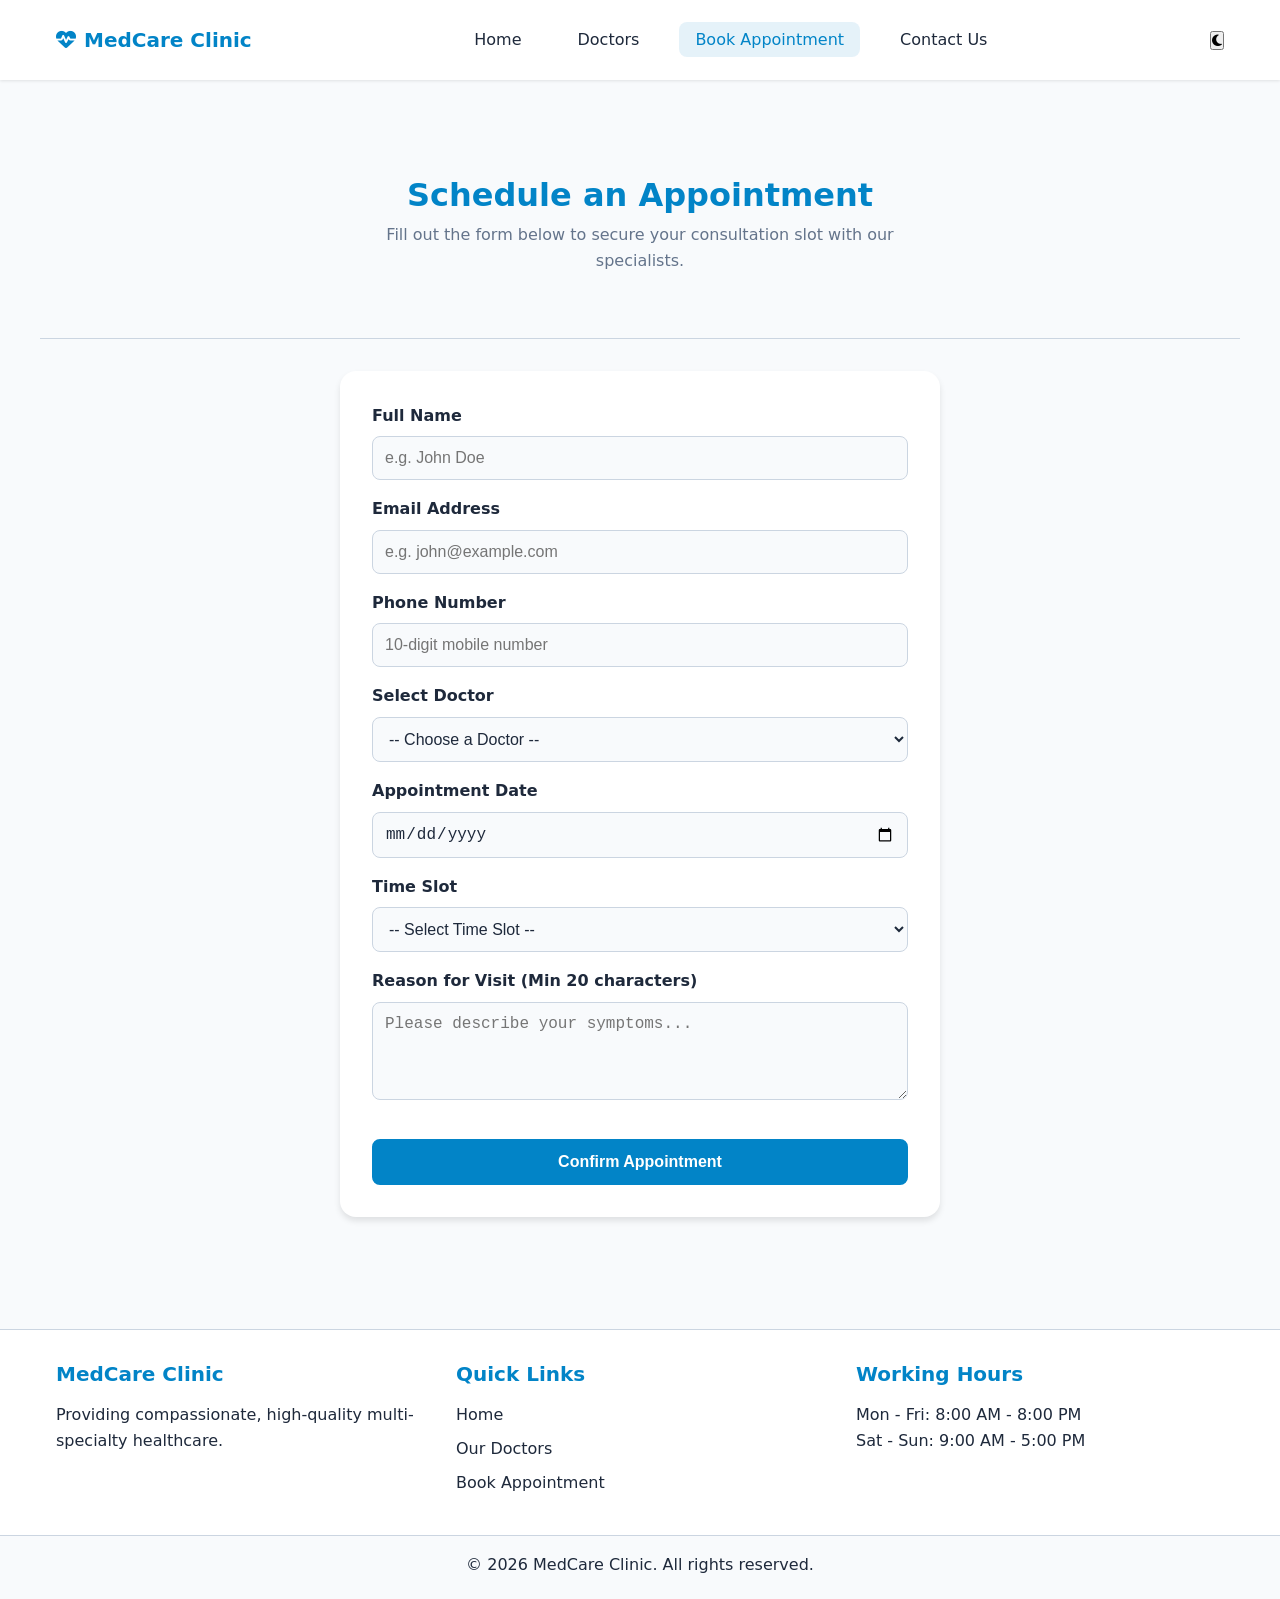
==== pages/bookAppointment.html @ 10526641 "initial commit" ====
<!DOCTYPE html>
<html lang="en">
<head>
  <meta charset="UTF-8">
  <meta name="viewport" content="width=device-width, initial-scale=1.0">
  <title>Book Appointment - MedCare Clinic</title>
  
  <link rel="stylesheet" href="https://cdnjs.cloudflare.com/ajax/libs/font-awesome/6.4.0/css/all.min.css">
  <link rel="stylesheet" href="../css/main.css">
</head>
<body>
  
  <!-- Accessibility feature: Skip to content -->
 

  <!-- HEADER START -->
  <header>
    <div class="container nav-container">
      <a href="index.html" class="logo">
        <i class="fas fa-heartbeat" aria-hidden="true"></i> MedCare Clinic
      </a>
      
      <!-- Mobile Hamburger Menu (Checkbox Hack Target) -->
      <button class="hamburger" aria-label="Toggle navigation menu" aria-expanded="false">
        <i class="fas fa-bars" aria-hidden="true"></i>
      </button>

      <ul class="nav-menu">
        <li><a href="index.html" class="nav-link">Home</a></li>
        <li><a href="doctors.html" class="nav-link">Doctors</a></li>
        <li><a href="bookAppointment.html" class="nav-link active">Book Appointment</a></li>
        <li><a href="contactUs.html" class="nav-link">Contact Us</a></li>
      </ul>

      <div class="nav-actions">
        <!-- Light/Dark Mode Toggle -->
        <button class="theme-toggle" aria-label="Toggle dark and light mode">
          <i class="fas fa-moon" aria-hidden="true"></i>
        </button>
      </div>
    </div>
  </header>
  <!-- HEADER END -->

  <!-- MAIN CONTENT -->
  <main id="main-content" class="container section-padding">
    
    <div class="page-header">
      <h1 class="section-title">Schedule an Appointment</h1>
      <p class="section-subtitle">Fill out the form below to secure your consultation slot with our specialists.</p>
    </div>
    <div class="form-container">
      <!-- Notice the 'novalidate' attribute! -->
      <form id="appointmentForm" novalidate>
        
        <div class="form-group">
          <label for="fullName">Full Name</label>
          <input type="text" id="fullName" name="fullName" class="form-control" required minlength="3" placeholder="e.g. John Doe">
          <span class="error-msg">Please enter a valid full name (at least 3 characters).</span>
        </div>

        <div class="form-group">
          <label for="email">Email Address</label>
          <input type="email" id="email" name="email" class="form-control" required placeholder="e.g. john@example.com">
          <span class="error-msg">Please enter a valid email address.</span>
        </div>

        <div class="form-group">
          <label for="phone">Phone Number</label>
          <!-- The pattern attribute uses regular expressions to enforce exactly 10 digits -->
          <input type="tel" id="phone" name="phone" class="form-control" required pattern="[0-9]{10}" placeholder="10-digit mobile number">
          <span class="error-msg">Please enter a valid 10-digit phone number.</span>
        </div>

        <div class="form-group">
          <label for="doctorSelect">Select Doctor</label>
          <!-- This starts empty! Our JavaScript will automatically fill this with our 12 doctors later -->
          <select id="doctorSelect" name="doctor" class="form-control" required>
            <option value="">-- Choose a Doctor --</option>
          </select>
          <span class="error-msg">Please select a doctor.</span>
        </div>

        <div class="form-group">
          <label for="date">Appointment Date</label>
          <input type="date" id="date" name="date" class="form-control" required>
          <span class="error-msg">Please select a valid date.</span>
        </div>

        <div class="form-group">
          <label for="timeSlot">Time Slot</label>
          <select id="timeSlot" name="timeSlot" class="form-control" required>
            <option value="">-- Select Time Slot --</option>
            <option value="09:00 AM">09:00 AM - 10:00 AM</option>
            <option value="10:30 AM">10:30 AM - 11:30 AM</option>
            <option value="02:00 PM">02:00 PM - 03:00 PM</option>
            <option value="04:30 PM">04:30 PM - 05:30 PM</option>
          </select>
          <span class="error-msg">Please select a time slot.</span>
        </div>

        <div class="form-group">
          <label for="reason">Reason for Visit (Min 20 characters)</label>
          <textarea id="reason" name="reason" class="form-control" rows="4" required minlength="20" placeholder="Please describe your symptoms..."></textarea>
          <span class="error-msg">Reason must be at least 20 characters long.</span>
        </div>

        <button type="submit" class="btn btn-primary form-submit-btn">Confirm Appointment</button>
      </form>
    </div>

    <!-- Custom Success Modal (Hidden by default, triggered by JavaScript on success) -->
    <div id="successModal" class="modal-overlay">
      <div class="modal-content">
        <div class="modal-icon"><i class="fas fa-check-circle" aria-hidden="true"></i></div>
        <h2>Appointment Confirmed!</h2>
        <p class="modal-text">Your appointment has been successfully booked. A confirmation email has been dispatched with all details.</p>
        <button id="closeModalBtn" class="btn btn-primary">Done</button>
      </div>
    </div>

    <!-- The Booking Form will go here next! -->

  </main>

  <!-- FOOTER -->
  <!-- FOOTER -->
  <footer class="site-footer">
    <div class="container footer-grid">
      
      <!-- Column 1: About -->
      <div class="footer-section">
        <h3 class="footer-title">MedCare Clinic</h3>
        <p>Providing compassionate, high-quality multi-specialty healthcare.</p>
      </div>

      <!-- Column 2: Links -->
      <div class="footer-section">
        <h3 class="footer-title">Quick Links</h3>
        <ul class="footer-links">
          <li><a href="index.html">Home</a></li>
          <li><a href="doctors.html">Our Doctors</a></li>
          <li><a href="bookAppointment.html">Book Appointment</a></li>
        </ul>
      </div>

      <!-- Column 3: Hours -->
      <div class="footer-section">
        <h3 class="footer-title">Working Hours</h3>
        <p>Mon - Fri: 8:00 AM - 8:00 PM</p>
        <p>Sat - Sun: 9:00 AM - 5:00 PM</p>
      </div>

    </div>
    
    <!-- Copyright Bar -->
    <div class="footer-bottom">
      <p>&copy; 2026 MedCare Clinic. All rights reserved.</p>
    </div>
  </footer>

  <script src="../js/main.js"></script>
</body>
</html>
---- css/main.css ----
/* =================================================================
   MedCare Clinic - Master Stylesheet (Part 1: Tokens & Base)
   ================================================================ */

/* 1. DESIGN TOKENS (The Master Paint Buckets) */
:root {
  /* Color Palette (Light Mode) */
  --color-primary: #0284c7;        /* Clinic Blue */
  --color-primary-hover: #0369a1;
  --color-secondary: #0d9488;      /* Teal */
  --color-accent: #f59e0b;         /* Warm Orange */
  --color-bg: #f8fafc;             /* Light Gray Background */
  --color-surface: #ffffff;        /* Pure White for Cards */
  --color-text: #1e293b;           /* Dark Slate for reading */
  --color-text-muted: #64748b;
  --color-border: #cbd5e1;
  --color-error: #dc2626;          /* Form Error Red */

  /* Typography (System Fonts for 100% Offline Support) */
  --font-sans: system-ui, -apple-system, BlinkMacSystemFont, "Segoe UI", Roboto, Arial, sans-serif;
  --font-size-xs: 0.75rem;
  --font-size-sm: 0.875rem;
  --font-size-base: 1rem;
  --font-size-lg: 1.125rem;
  --font-size-xl: 1.25rem;
  --font-size-2xl: 1.5rem;
  --font-size-3xl: 2rem;
  --font-size-4xl: 2.5rem;

  /* Spacing & Layout */
  --space-2: 0.5rem;
  --space-3: 0.75rem;
  --space-4: 1rem;
  --space-6: 1.5rem;
  --space-8: 2rem;
  --space-12: 3rem;
  --radius-md: 0.5rem;
  --radius-lg: 1rem;
  --shadow-sm: 0 1px 3px rgba(0,0,0,0.1);
  --shadow-md: 0 4px 6px rgba(0,0,0,0.1);
  --transition: all 0.3s ease;
}

/* 2. DARK MODE TOKENS (Overrides the buckets if dark mode is on) */
[data-theme="dark"] {
  --color-bg: #0f172a;
  --color-surface: #1e293b;
  --color-text: #f1f5f9;
  --color-text-muted: #94a3b8;
  --color-border: #334155;
}

/* 3. BASE RESET (Smoothing the drywall) */
*, *::before, *::after {
  box-sizing: border-box; /* Ensures padding doesn't mess up our widths */
  margin: 0;
  padding: 0;
}

html {
  scroll-behavior: smooth; /* Makes clicking "Back to top" slide nicely */
}

body {
  font-family: var(--font-sans);
  background-color: var(--color-bg);
  color: var(--color-text);
  line-height: 1.6;
  font-size: var(--font-size-base);
  transition: background-color 0.3s ease, color 0.3s ease;
}

/* 4. UTILITY CLASSES (Reusable helpers) */
.container {
  width: 100%;
  max-width: 1200px;
  margin: 0 auto; /* Centers the content on large screens */
  padding: 0 var(--space-4);
}

.section-padding {
  padding: 4rem 0;
}

/* Accessibility Focus Ring (For keyboard navigation) */
:focus-visible {
  outline: 3px solid var(--color-primary);
  outline-offset: 2px;
}

/* =================================================================
   MedCare Clinic - Master Stylesheet (Part 2: Components)
   ================================================================ */

/* 5. TYPOGRAPHY & HEADING STYLES */
h1, h2, h3, h4, h5, h6 {
  font-weight: 700;
  line-height: 1.2;
  margin-bottom: var(--space-4);
  color: var(--color-primary); /* Use Primary color for headings */
}

/* Style Guide Typography Scale */
.type-4xl { font-size: var(--font-size-4xl); }
.type-3xl { font-size: var(--font-size-3xl); }
.type-2xl { font-size: var(--font-size-2xl); }
.type-base { font-size: var(--font-size-base); }

.section-title {
  font-size: var(--font-size-3xl);
  text-align: center;
  margin-bottom: var(--space-2);
}

.section-subtitle {
  text-align: center;
  color: var(--color-text-muted);
  max-width: 600px;
  margin: 0 auto var(--space-8);
}

.page-header {
  text-align: center;
  padding: var(--space-8) 0;
  border-bottom: 1px solid var(--color-border);
  margin-bottom: var(--space-8);
}

/* 6. BUTTONS */
.btn {
  display: inline-block;
  padding: 0.75rem 1.5rem;
  font-size: var(--font-size-base);
  font-weight: 600;
  text-align: center;
  text-decoration: none;
  border-radius: var(--radius-md);
  border: 2px solid transparent;
  cursor: pointer;
  transition: var(--transition);
}

.btn-primary {
  background-color: var(--color-primary);
  color: white;
  border-color: var(--color-primary);
}

.btn-primary:hover {
  background-color: var(--color-primary-hover);
  border-color: var(--color-primary-hover);
}

.btn-secondary {
  background-color: var(--color-secondary);
  color: white;
  border-color: var(--color-secondary);
}

.btn-outline {
  background-color: transparent;
  color: var(--color-primary);
  border-color: var(--color-primary);
}

.btn-outline:hover {
  background-color: var(--color-primary);
  color: white;
}

/* 7. HEADER & NAVIGATION */
header {
  background-color: var(--color-surface);
  box-shadow: var(--shadow-sm);
  position: sticky; /* Keeps the header at the top when scrolling */
  top: 0;
  z-index: 1000;
}

.nav-container {
  display: flex;
  justify-content: space-between;
  align-items: center;
  height: 80px;
}

.logo {
  font-size: var(--font-size-xl);
  font-weight: 700;
  color: var(--color-primary);
  text-decoration: none;
  display: flex;
  align-items: center;
  gap: var(--space-2);
}

.nav-menu {
  display: flex;
  gap: var(--space-6);
  list-style: none;
  padding: 0;
  margin: 0;
}

.nav-link {
  text-decoration: none;
  color: var(--color-text);
  font-weight: 500;
  transition: all 0.3s ease;
  padding: 0.5rem 1rem;
  border-radius: var(--radius-md);
}

.nav-link:hover, .nav-link.active {
  color: var(--color-primary);
  background-color: rgba(2, 132, 199, 0.1);
}

/* Hamburger Menu (Hidden on Desktop) */
.hamburger {
  display: none;
  background: none;
  border: none;
  font-size: var(--font-size-xl);
  color: var(--color-text);
  cursor: pointer;
}

/* 8. FORMS */
.form-container {
  max-width: 600px;
  margin: 0 auto;
  background-color: var(--color-surface);
  padding: var(--space-8);
  border-radius: var(--radius-lg);
  box-shadow: var(--shadow-md);
}

.form-group {
  margin-bottom: var(--space-4);
  position: relative; /* Important for error messages */
}

label {
  display: block;
  font-weight: 600;
  margin-bottom: var(--space-2);
  color: var(--color-text);
}

.form-control {
  width: 100%;
  padding: 0.75rem;
  border: 1px solid var(--color-border);
  border-radius: var(--radius-md);
  font-size: var(--font-size-base);
  background-color: var(--color-bg);
  color: var(--color-text);
  transition: border-color 0.3s ease;
}

.form-control:focus {
  outline: none;
  border-color: var(--color-primary);
  box-shadow: 0 0 0 3px rgba(2, 132, 199, 0.2); /* Focus ring */
}

/* Hide error messages by default */
.error-msg {
  display: none;
  color: var(--color-error);
  font-size: var(--font-size-sm);
  margin-top: var(--space-2);
}

/* When a form-control has the .invalid class (added by JS), show the error */
.form-control.invalid {
  border-color: var(--color-error);
}

.form-control.invalid + .error-msg {
  display: block;
}

.form-submit-btn {
  width: 100%;
  margin-top: var(--space-4);
}

/* 9. FOOTER */
/* =================================================================
   UPDATED FOOTER STYLES
   ================================================================ */
.site-footer {
  background-color: var(--color-surface);
  border-top: 1px solid var(--color-border);
  margin-top: var(--space-12);
  padding-top: var(--space-8);
}

/* Creates the side-by-side columns */
.footer-grid {
  display: grid;
  grid-template-columns: repeat(auto-fit, minmax(200px, 1fr));
  gap: var(--space-8);
  margin-bottom: var(--space-8);
  text-align: left; /* Fixes the weird centering in the image */
}

.footer-title {
  font-size: var(--font-size-xl);
  color: var(--color-primary);
  margin-bottom: var(--space-4);
}

/* Removes the bullet points shown in the image */
.footer-links {
  list-style: none;
  padding: 0;
  margin: 0;
}

.footer-links li {
  margin-bottom: var(--space-2);
}

/* Fixes the default purple/blue underlined links */
.footer-links a {
  text-decoration: none;
  color: var(--color-text);
  transition: color 0.3s ease;
}

.footer-links a:hover {
  color: var(--color-primary);
}

.footer-bottom {
  text-align: center;
  padding: var(--space-4) 0;
  border-top: 1px solid var(--color-border);
  background-color: var(--color-bg);
}


/* =================================================================
   MedCare Clinic - Master Stylesheet (Part 3: Page Layouts)
   ================================================================ */

/* 10. HOME PAGE: HERO SECTION */
.hero {
  background-color: var(--color-surface);
  padding: var(--space-8) 0;
}

.hero-grid {
  display: grid;
  gap: var(--space-8);
  align-items: center;
}

.hero-content h1 {
  font-size: clamp(2.5rem, 5vw, 4rem); /* Dynamically scales text */
  margin-bottom: var(--space-4);
}

.hero-content p {
  font-size: var(--font-size-lg);
  color: var(--color-text-muted);
  margin-bottom: var(--space-6);
}

.hero-image img {
  width: 100%;
  border-radius: var(--radius-lg);
  box-shadow: var(--shadow-md);
  object-fit: cover;
}

/* 11. HOME PAGE: SPECIALTIES GRID */
.specialties-grid {
  display: grid;
  /* The magic responsive grid formula! */
  grid-template-columns: repeat(auto-fit, minmax(280px, 1fr));
  gap: var(--space-6);
}

.specialty-card {
  background-color: var(--color-surface);
  padding: var(--space-6);
  border-radius: var(--radius-lg);
  box-shadow: var(--shadow-sm);
  text-align: center;
  transition: transform 0.3s ease, box-shadow 0.3s ease;
  border: 1px solid var(--color-border);
}

.specialty-card:hover {
  transform: translateY(-5px); /* Creates a subtle lifting effect */
  box-shadow: var(--shadow-md);
  border-color: var(--color-primary);
}

.specialty-icon {
  font-size: 2.5rem;
  color: var(--color-primary);
  margin-bottom: var(--space-4);
}

/* 12. HOME PAGE: TESTIMONIALS CAROUSEL */
.testimonials-section {
  background-color: var(--color-bg);
}

.carousel-container {
  position: relative;
  max-width: 800px;
  margin: 0 auto;
  overflow: hidden; /* Hides the cards that are off-screen */
  border-radius: var(--radius-lg);
  background-color: var(--color-surface);
  box-shadow: var(--shadow-md);
  padding: var(--space-8);
}

.carousel-track {
  display: flex;
  transition: transform 0.5s ease-in-out; /* The sliding animation */
}

.testimonial-card {
  min-width: 100%; /* Forces each card to take up the full view */
  text-align: center;
  padding: 0 var(--space-4);
}

.testimonial-card p {
  font-size: var(--font-size-lg);
  font-style: italic;
  margin-bottom: var(--space-4);
}

.testimonial-author {
  font-weight: 700;
  color: var(--color-primary);
}

.carousel-controls {
  display: flex;
  justify-content: center;
  gap: var(--space-4);
  margin-top: var(--space-6);
}

.carousel-btn {
  background-color: var(--color-bg);
  border: 1px solid var(--color-border);
  border-radius: 50%;
  width: 40px;
  height: 40px;
  cursor: pointer;
  color: var(--color-primary);
  transition: var(--transition);
}

.carousel-btn:hover {
  background-color: var(--color-primary);
  color: white;
}

/* 13. HOME PAGE: CALL TO ACTION (CTA) */
.cta-box {
  background: linear-gradient(135deg, var(--color-primary), var(--color-secondary));
  color: white;
  padding: var(--space-12);
  border-radius: var(--radius-lg);
  text-align: center;
  box-shadow: var(--shadow-md);
}

.cta-title {
  font-size: var(--font-size-3xl);
  margin-bottom: var(--space-4);
  color: white; /* Overrides the primary color heading */
}

.cta-description {
  max-width: 600px;
  margin: 0 auto var(--space-8);
  font-size: var(--font-size-lg);
}

.btn-cta {
  background-color: white;
  color: var(--color-primary);
}

.btn-cta:hover {
  background-color: var(--color-bg);
}

/* 14. DOCTORS PAGE: FILTERS & GRID */
.filters-container {
  margin-bottom: var(--space-8);
}

.search-box {
  max-width: 600px;
  margin: 0 auto var(--space-6);
}

.search-input {
  width: 100%;
  padding: 1rem;
  border: 2px solid var(--color-border);
  border-radius: var(--radius-lg);
  font-size: var(--font-size-lg);
}

.filter-chips {
  display: flex;
  flex-wrap: wrap;
  gap: var(--space-2);
  justify-content: center;
}

.chip {
  padding: 0.5rem 1rem;
  border: 1px solid var(--color-border);
  border-radius: 50px; /* Pill shape */
  background-color: var(--color-surface);
  color: var(--color-text);
  cursor: pointer;
  transition: var(--transition);
  font-weight: 500;
}

.chip:hover, .chip.active {
  background-color: var(--color-primary);
  color: white;
  border-color: var(--color-primary);
}

.doctors-grid {
  display: grid;
  grid-template-columns: repeat(auto-fit, minmax(300px, 1fr));
  gap: var(--space-6);
}

.doctor-card {
  background-color: var(--color-surface);
  border-radius: var(--radius-lg);
  overflow: hidden;
  box-shadow: var(--shadow-sm);
  border: 1px solid var(--color-border);
  transition: transform 0.3s;
}

.doctor-card:hover {
  transform: translateY(-5px);
  box-shadow: var(--shadow-md);
}

.doctor-img {
  width: 100%;
  height: 250px;
  object-fit: cover;
  background-color: var(--color-border); /* Placeholder color if image fails */
}

.doctor-info {
  padding: var(--space-4);
}

.doctor-specialty {
  color: var(--color-secondary);
  font-weight: 600;
  font-size: var(--font-size-sm);
  margin-bottom: var(--space-2);
  display: block;
}

/* 15. CONTACT PAGE: MAP & INFO */
.contact-grid, .locator-container {
  display: grid;
  gap: var(--space-8);
  margin-bottom: var(--space-8);
}

.svg-map-wrapper {
  background-color: var(--color-surface);
  padding: var(--space-4);
  border-radius: var(--radius-lg);
  border: 1px solid var(--color-border);
}

/* Styling our Interactive SVG Shapes */
.svg-map path {
  fill: var(--color-border);
  stroke: var(--color-surface);
  stroke-width: 2;
  cursor: pointer;
  transition: fill 0.3s ease, transform 0.2s ease;
}

/* Fix the default rectangular browser focus ring on SVG shapes */
.svg-map path:focus-visible {
  outline: none; /* Removes the ugly black box */
  stroke: var(--color-accent); /* Uses our warm orange design token */
  stroke-width: 4; /* Makes the border thicker when focused */
}

/* Fallback for browsers that don't fully support focus-visible on SVGs yet */
.svg-map path:focus {
  outline: none;
}

.svg-map path:hover {
  fill: var(--color-primary-hover);
}

.svg-map path.active {
  fill: var(--color-primary);
}

.branch-info-card, .general-info-box {
  background-color: var(--color-surface);
  padding: var(--space-6);
  border-radius: var(--radius-lg);
  border: 1px solid var(--color-border);
}

.branch-detail, .info-detail {
  display: flex;
  align-items: center;
  gap: var(--space-3);
  margin-bottom: var(--space-3);
  font-size: var(--font-size-lg);
}

.branch-detail i, .info-detail i {
  color: var(--color-primary);
  width: 20px;
}

/* STYLEGUIDE EXTRAS */
.color-grid { display: grid; grid-template-columns: repeat(auto-fit, minmax(200px, 1fr)); gap: var(--space-4); margin-bottom: var(--space-8);}
.color-swatch { padding: var(--space-4); border-radius: var(--radius-md); color: white; font-weight: bold; text-shadow: 0 1px 2px rgba(0,0,0,0.5);}
.swatch-primary { background-color: var(--color-primary); }
.swatch-secondary { background-color: var(--color-secondary); }
.swatch-accent { background-color: var(--color-accent); }
.swatch-surface { background-color: var(--color-surface); color: var(--color-text); text-shadow: none; border: 1px solid var(--color-border);}


/* =================================================================
   MedCare Clinic - Master Stylesheet (Part 4: Modals & Mobile)
   ================================================================ */

/* 16. MODALS (Success Pop-up for Bookings) */
.modal-overlay {
  position: fixed;
  top: 0;
  left: 0;
  width: 100%;
  height: 100%;
  background-color: rgba(0, 0, 0, 0.6);
  display: flex;
  justify-content: center;
  align-items: center;
  z-index: 2000;
  opacity: 0; /* Hidden by default */
  visibility: hidden;
  transition: opacity 0.3s ease, visibility 0.3s ease;
  backdrop-filter: blur(4px); /* Blurs the website behind the pop-up */
}

/* When JS adds the 'active' class, the modal fades in! */
.modal-overlay.active {
  opacity: 1;
  visibility: visible;
}

.modal-content {
  background-color: var(--color-surface);
  padding: var(--space-8);
  border-radius: var(--radius-lg);
  max-width: 500px;
  width: 90%;
  text-align: center;
  box-shadow: var(--shadow-md);
  transform: translateY(20px); /* Starts slightly lower */
  transition: transform 0.3s ease;
}

.modal-overlay.active .modal-content {
  transform: translateY(0); /* Slides up into place smoothly */
}

.modal-icon {
  font-size: 4rem;
  color: var(--color-secondary); /* Teal success color */
  margin-bottom: var(--space-4);
}

/* 17. MOBILE RESPONSIVENESS (Media Queries) */

/* Rules for Mobile Phones and Small Tablets */
@media (max-width: 768px) {
  
  /* Header & Navigation: Hide the standard links and show the Hamburger button */
  .nav-menu {
    display: none; 
    flex-direction: column;
    position: absolute;
    top: 80px; /* Right below the header bar */
    left: 0;
    width: 100%;
    background-color: var(--color-surface);
    padding: var(--space-4);
    box-shadow: var(--shadow-md);
    gap: var(--space-4);
  }

  /* When JS adds the 'show' class, the mobile menu drops down */
  .nav-menu.show {
    display: flex;
  }

  .hamburger {
    display: block; /* Turn on the hamburger icon! */
  }

  /* Hero Section: Stack the text on top of the image */
  .hero-grid {
    grid-template-columns: 1fr;
    text-align: center;
  }
  
  /* Make buttons full-width so they are easy to tap with a thumb */
  .hero-content .btn {
    width: 100%;
    margin-bottom: var(--space-2);
  }

  /* Contact Page Layouts: Stack the map on top of the info */
  .contact-grid, .locator-container {
    grid-template-columns: 1fr;
  }

  /* Shrink titles slightly so they don't get cut off on small screens */
  .section-title {
    font-size: var(--font-size-2xl);
  }
  
  .section-padding {
    padding: var(--space-8) 0;
  }
}

/* Rules for Desktops and Large Screens */
@media (min-width: 769px) {
  /* Force a side-by-side 2-column layout on desktop for Contact/Locator */
  .contact-grid, .locator-container {
    grid-template-columns: 1fr 1fr;
    align-items: start;
  }
}
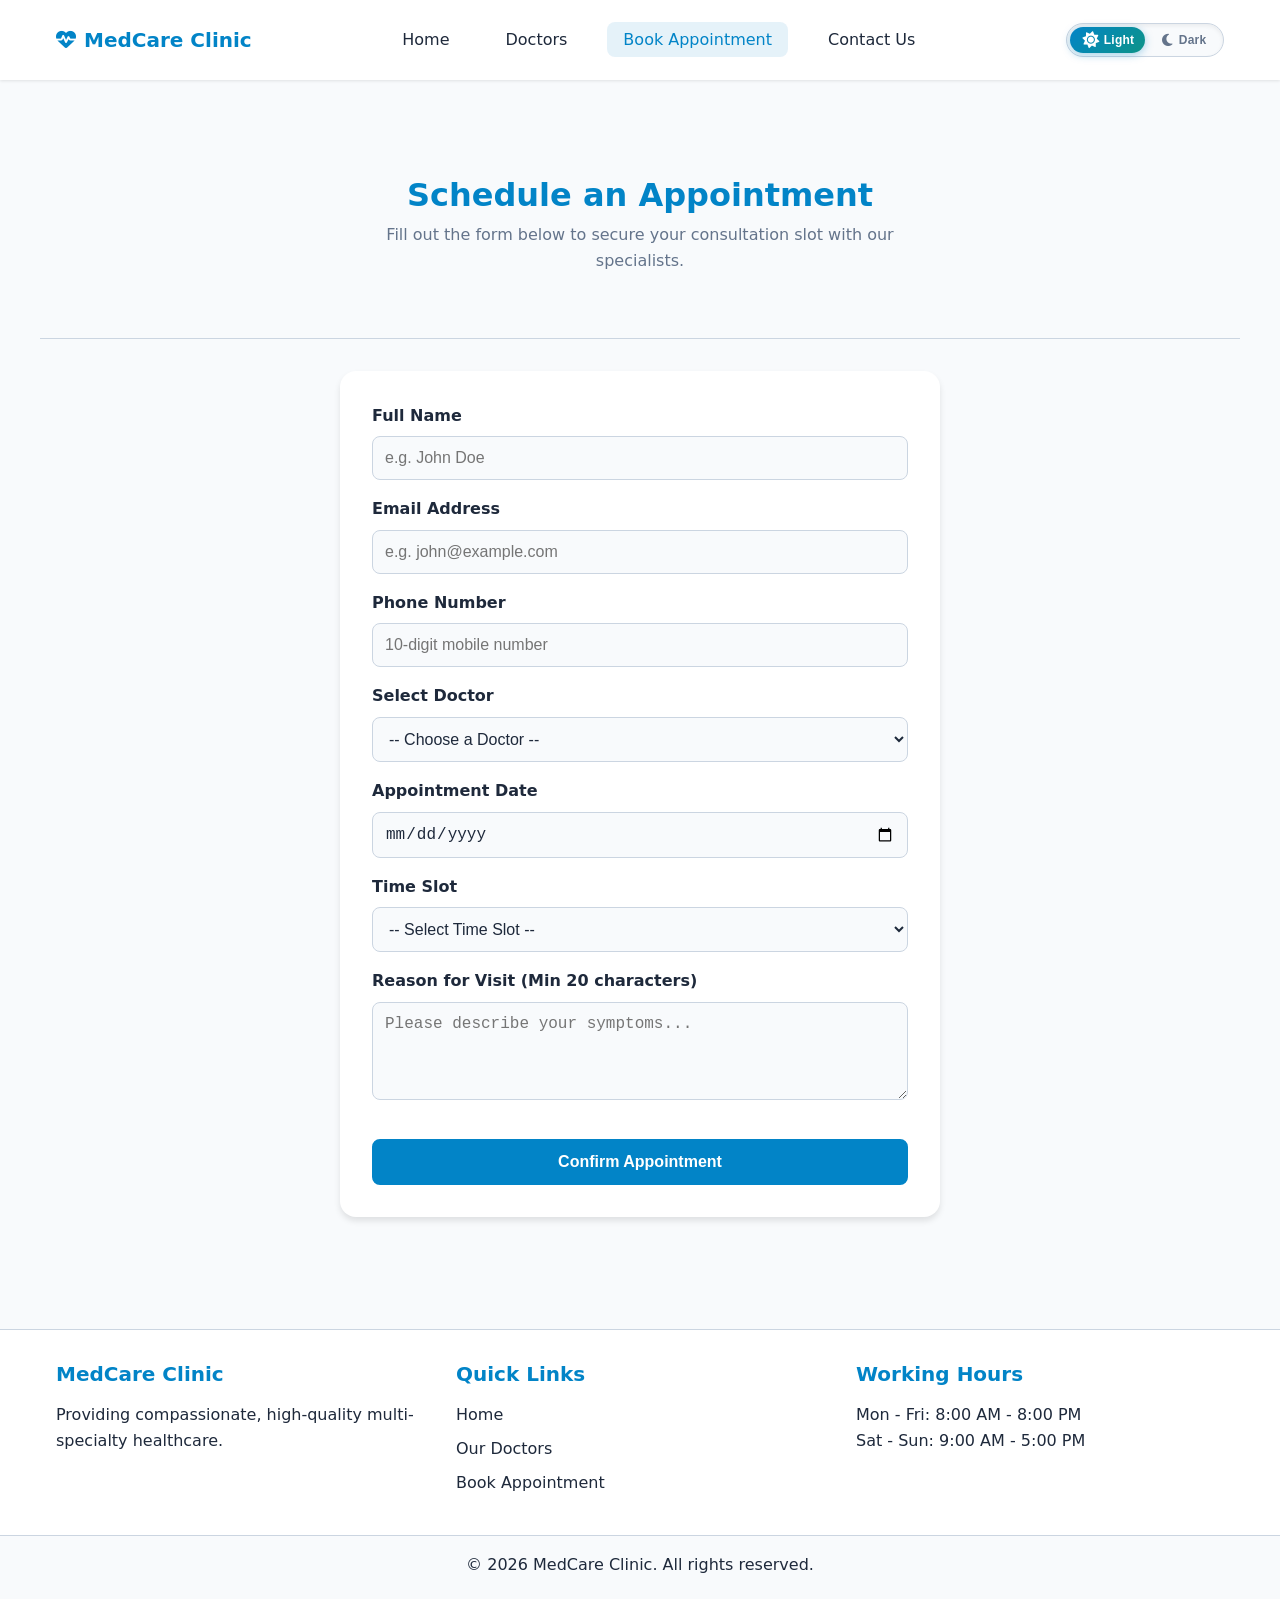
==== commit 93f11d4d: "optimization 1" ====
--- a/pages/bookAppointment.html
+++ b/pages/bookAppointment.html
@@ -11,12 +11,11 @@
 <body>
   
   <!-- Accessibility feature: Skip to content -->
- 
 
   <!-- HEADER START -->
   <header>
     <div class="container nav-container">
-      <a href="index.html" class="logo">
+      <a href="../index.html" class="logo">
         <i class="fas fa-heartbeat" aria-hidden="true"></i> MedCare Clinic
       </a>
       
@@ -26,17 +25,25 @@
       </button>
 
       <ul class="nav-menu">
-        <li><a href="index.html" class="nav-link">Home</a></li>
+        <li><a href="../index.html" class="nav-link">Home</a></li>
         <li><a href="doctors.html" class="nav-link">Doctors</a></li>
         <li><a href="bookAppointment.html" class="nav-link active">Book Appointment</a></li>
         <li><a href="contactUs.html" class="nav-link">Contact Us</a></li>
       </ul>
 
       <div class="nav-actions">
-        <!-- Light/Dark Mode Toggle -->
-        <button class="theme-toggle" aria-label="Toggle dark and light mode">
-          <i class="fas fa-moon" aria-hidden="true"></i>
-        </button>
+        <!-- Light/Dark Mode Segmented Dual-Pill Toggle -->
+        <div class="theme-toggle-segmented" role="radiogroup" aria-label="Theme selection">
+          <div class="theme-slider" aria-hidden="true"></div>
+          <button type="button" class="theme-option active" data-theme-val="light" role="radio" aria-checked="true" aria-label="Light theme">
+            <i class="fas fa-sun" aria-hidden="true"></i>
+            <span>Light</span>
+          </button>
+          <button type="button" class="theme-option" data-theme-val="dark" role="radio" aria-checked="false" aria-label="Dark theme">
+            <i class="fas fa-moon" aria-hidden="true"></i>
+            <span>Dark</span>
+          </button>
+        </div>
       </div>
     </div>
   </header>
@@ -119,11 +126,8 @@
       </div>
     </div>
 
-    <!-- The Booking Form will go here next! -->
-
   </main>
 
-  <!-- FOOTER -->
   <!-- FOOTER -->
   <footer class="site-footer">
     <div class="container footer-grid">
@@ -138,7 +142,7 @@
       <div class="footer-section">
         <h3 class="footer-title">Quick Links</h3>
         <ul class="footer-links">
-          <li><a href="index.html">Home</a></li>
+          <li><a href="../index.html">Home</a></li>
           <li><a href="doctors.html">Our Doctors</a></li>
           <li><a href="bookAppointment.html">Book Appointment</a></li>
         </ul>
@@ -161,4 +165,4 @@
 
   <script src="../js/main.js"></script>
 </body>
-</html>+</html>
--- a/css/main.css
+++ b/css/main.css
@@ -1,767 +1,7 @@
 /* =================================================================
-   MedCare Clinic - Master Stylesheet (Part 1: Tokens & Base)
+   MedCare Clinic - Master Stylesheet (Modular Imports)
    ================================================================ */
 
-/* 1. DESIGN TOKENS (The Master Paint Buckets) */
-:root {
-  /* Color Palette (Light Mode) */
-  --color-primary: #0284c7;        /* Clinic Blue */
-  --color-primary-hover: #0369a1;
-  --color-secondary: #0d9488;      /* Teal */
-  --color-accent: #f59e0b;         /* Warm Orange */
-  --color-bg: #f8fafc;             /* Light Gray Background */
-  --color-surface: #ffffff;        /* Pure White for Cards */
-  --color-text: #1e293b;           /* Dark Slate for reading */
-  --color-text-muted: #64748b;
-  --color-border: #cbd5e1;
-  --color-error: #dc2626;          /* Form Error Red */
-
-  /* Typography (System Fonts for 100% Offline Support) */
-  --font-sans: system-ui, -apple-system, BlinkMacSystemFont, "Segoe UI", Roboto, Arial, sans-serif;
-  --font-size-xs: 0.75rem;
-  --font-size-sm: 0.875rem;
-  --font-size-base: 1rem;
-  --font-size-lg: 1.125rem;
-  --font-size-xl: 1.25rem;
-  --font-size-2xl: 1.5rem;
-  --font-size-3xl: 2rem;
-  --font-size-4xl: 2.5rem;
-
-  /* Spacing & Layout */
-  --space-2: 0.5rem;
-  --space-3: 0.75rem;
-  --space-4: 1rem;
-  --space-6: 1.5rem;
-  --space-8: 2rem;
-  --space-12: 3rem;
-  --radius-md: 0.5rem;
-  --radius-lg: 1rem;
-  --shadow-sm: 0 1px 3px rgba(0,0,0,0.1);
-  --shadow-md: 0 4px 6px rgba(0,0,0,0.1);
-  --transition: all 0.3s ease;
-}
-
-/* 2. DARK MODE TOKENS (Overrides the buckets if dark mode is on) */
-[data-theme="dark"] {
-  --color-bg: #0f172a;
-  --color-surface: #1e293b;
-  --color-text: #f1f5f9;
-  --color-text-muted: #94a3b8;
-  --color-border: #334155;
-}
-
-/* 3. BASE RESET (Smoothing the drywall) */
-*, *::before, *::after {
-  box-sizing: border-box; /* Ensures padding doesn't mess up our widths */
-  margin: 0;
-  padding: 0;
-}
-
-html {
-  scroll-behavior: smooth; /* Makes clicking "Back to top" slide nicely */
-}
-
-body {
-  font-family: var(--font-sans);
-  background-color: var(--color-bg);
-  color: var(--color-text);
-  line-height: 1.6;
-  font-size: var(--font-size-base);
-  transition: background-color 0.3s ease, color 0.3s ease;
-}
-
-/* 4. UTILITY CLASSES (Reusable helpers) */
-.container {
-  width: 100%;
-  max-width: 1200px;
-  margin: 0 auto; /* Centers the content on large screens */
-  padding: 0 var(--space-4);
-}
-
-.section-padding {
-  padding: 4rem 0;
-}
-
-/* Accessibility Focus Ring (For keyboard navigation) */
-:focus-visible {
-  outline: 3px solid var(--color-primary);
-  outline-offset: 2px;
-}
-
-/* =================================================================
-   MedCare Clinic - Master Stylesheet (Part 2: Components)
-   ================================================================ */
-
-/* 5. TYPOGRAPHY & HEADING STYLES */
-h1, h2, h3, h4, h5, h6 {
-  font-weight: 700;
-  line-height: 1.2;
-  margin-bottom: var(--space-4);
-  color: var(--color-primary); /* Use Primary color for headings */
-}
-
-/* Style Guide Typography Scale */
-.type-4xl { font-size: var(--font-size-4xl); }
-.type-3xl { font-size: var(--font-size-3xl); }
-.type-2xl { font-size: var(--font-size-2xl); }
-.type-base { font-size: var(--font-size-base); }
-
-.section-title {
-  font-size: var(--font-size-3xl);
-  text-align: center;
-  margin-bottom: var(--space-2);
-}
-
-.section-subtitle {
-  text-align: center;
-  color: var(--color-text-muted);
-  max-width: 600px;
-  margin: 0 auto var(--space-8);
-}
-
-.page-header {
-  text-align: center;
-  padding: var(--space-8) 0;
-  border-bottom: 1px solid var(--color-border);
-  margin-bottom: var(--space-8);
-}
-
-/* 6. BUTTONS */
-.btn {
-  display: inline-block;
-  padding: 0.75rem 1.5rem;
-  font-size: var(--font-size-base);
-  font-weight: 600;
-  text-align: center;
-  text-decoration: none;
-  border-radius: var(--radius-md);
-  border: 2px solid transparent;
-  cursor: pointer;
-  transition: var(--transition);
-}
-
-.btn-primary {
-  background-color: var(--color-primary);
-  color: white;
-  border-color: var(--color-primary);
-}
-
-.btn-primary:hover {
-  background-color: var(--color-primary-hover);
-  border-color: var(--color-primary-hover);
-}
-
-.btn-secondary {
-  background-color: var(--color-secondary);
-  color: white;
-  border-color: var(--color-secondary);
-}
-
-.btn-outline {
-  background-color: transparent;
-  color: var(--color-primary);
-  border-color: var(--color-primary);
-}
-
-.btn-outline:hover {
-  background-color: var(--color-primary);
-  color: white;
-}
-
-/* 7. HEADER & NAVIGATION */
-header {
-  background-color: var(--color-surface);
-  box-shadow: var(--shadow-sm);
-  position: sticky; /* Keeps the header at the top when scrolling */
-  top: 0;
-  z-index: 1000;
-}
-
-.nav-container {
-  display: flex;
-  justify-content: space-between;
-  align-items: center;
-  height: 80px;
-}
-
-.logo {
-  font-size: var(--font-size-xl);
-  font-weight: 700;
-  color: var(--color-primary);
-  text-decoration: none;
-  display: flex;
-  align-items: center;
-  gap: var(--space-2);
-}
-
-.nav-menu {
-  display: flex;
-  gap: var(--space-6);
-  list-style: none;
-  padding: 0;
-  margin: 0;
-}
-
-.nav-link {
-  text-decoration: none;
-  color: var(--color-text);
-  font-weight: 500;
-  transition: all 0.3s ease;
-  padding: 0.5rem 1rem;
-  border-radius: var(--radius-md);
-}
-
-.nav-link:hover, .nav-link.active {
-  color: var(--color-primary);
-  background-color: rgba(2, 132, 199, 0.1);
-}
-
-/* Hamburger Menu (Hidden on Desktop) */
-.hamburger {
-  display: none;
-  background: none;
-  border: none;
-  font-size: var(--font-size-xl);
-  color: var(--color-text);
-  cursor: pointer;
-}
-
-/* 8. FORMS */
-.form-container {
-  max-width: 600px;
-  margin: 0 auto;
-  background-color: var(--color-surface);
-  padding: var(--space-8);
-  border-radius: var(--radius-lg);
-  box-shadow: var(--shadow-md);
-}
-
-.form-group {
-  margin-bottom: var(--space-4);
-  position: relative; /* Important for error messages */
-}
-
-label {
-  display: block;
-  font-weight: 600;
-  margin-bottom: var(--space-2);
-  color: var(--color-text);
-}
-
-.form-control {
-  width: 100%;
-  padding: 0.75rem;
-  border: 1px solid var(--color-border);
-  border-radius: var(--radius-md);
-  font-size: var(--font-size-base);
-  background-color: var(--color-bg);
-  color: var(--color-text);
-  transition: border-color 0.3s ease;
-}
-
-.form-control:focus {
-  outline: none;
-  border-color: var(--color-primary);
-  box-shadow: 0 0 0 3px rgba(2, 132, 199, 0.2); /* Focus ring */
-}
-
-/* Hide error messages by default */
-.error-msg {
-  display: none;
-  color: var(--color-error);
-  font-size: var(--font-size-sm);
-  margin-top: var(--space-2);
-}
-
-/* When a form-control has the .invalid class (added by JS), show the error */
-.form-control.invalid {
-  border-color: var(--color-error);
-}
-
-.form-control.invalid + .error-msg {
-  display: block;
-}
-
-.form-submit-btn {
-  width: 100%;
-  margin-top: var(--space-4);
-}
-
-/* 9. FOOTER */
-/* =================================================================
-   UPDATED FOOTER STYLES
-   ================================================================ */
-.site-footer {
-  background-color: var(--color-surface);
-  border-top: 1px solid var(--color-border);
-  margin-top: var(--space-12);
-  padding-top: var(--space-8);
-}
-
-/* Creates the side-by-side columns */
-.footer-grid {
-  display: grid;
-  grid-template-columns: repeat(auto-fit, minmax(200px, 1fr));
-  gap: var(--space-8);
-  margin-bottom: var(--space-8);
-  text-align: left; /* Fixes the weird centering in the image */
-}
-
-.footer-title {
-  font-size: var(--font-size-xl);
-  color: var(--color-primary);
-  margin-bottom: var(--space-4);
-}
-
-/* Removes the bullet points shown in the image */
-.footer-links {
-  list-style: none;
-  padding: 0;
-  margin: 0;
-}
-
-.footer-links li {
-  margin-bottom: var(--space-2);
-}
-
-/* Fixes the default purple/blue underlined links */
-.footer-links a {
-  text-decoration: none;
-  color: var(--color-text);
-  transition: color 0.3s ease;
-}
-
-.footer-links a:hover {
-  color: var(--color-primary);
-}
-
-.footer-bottom {
-  text-align: center;
-  padding: var(--space-4) 0;
-  border-top: 1px solid var(--color-border);
-  background-color: var(--color-bg);
-}
-
-
-/* =================================================================
-   MedCare Clinic - Master Stylesheet (Part 3: Page Layouts)
-   ================================================================ */
-
-/* 10. HOME PAGE: HERO SECTION */
-.hero {
-  background-color: var(--color-surface);
-  padding: var(--space-8) 0;
-}
-
-.hero-grid {
-  display: grid;
-  gap: var(--space-8);
-  align-items: center;
-}
-
-.hero-content h1 {
-  font-size: clamp(2.5rem, 5vw, 4rem); /* Dynamically scales text */
-  margin-bottom: var(--space-4);
-}
-
-.hero-content p {
-  font-size: var(--font-size-lg);
-  color: var(--color-text-muted);
-  margin-bottom: var(--space-6);
-}
-
-.hero-image img {
-  width: 100%;
-  border-radius: var(--radius-lg);
-  box-shadow: var(--shadow-md);
-  object-fit: cover;
-}
-
-/* 11. HOME PAGE: SPECIALTIES GRID */
-.specialties-grid {
-  display: grid;
-  /* The magic responsive grid formula! */
-  grid-template-columns: repeat(auto-fit, minmax(280px, 1fr));
-  gap: var(--space-6);
-}
-
-.specialty-card {
-  background-color: var(--color-surface);
-  padding: var(--space-6);
-  border-radius: var(--radius-lg);
-  box-shadow: var(--shadow-sm);
-  text-align: center;
-  transition: transform 0.3s ease, box-shadow 0.3s ease;
-  border: 1px solid var(--color-border);
-}
-
-.specialty-card:hover {
-  transform: translateY(-5px); /* Creates a subtle lifting effect */
-  box-shadow: var(--shadow-md);
-  border-color: var(--color-primary);
-}
-
-.specialty-icon {
-  font-size: 2.5rem;
-  color: var(--color-primary);
-  margin-bottom: var(--space-4);
-}
-
-/* 12. HOME PAGE: TESTIMONIALS CAROUSEL */
-.testimonials-section {
-  background-color: var(--color-bg);
-}
-
-.carousel-container {
-  position: relative;
-  max-width: 800px;
-  margin: 0 auto;
-  overflow: hidden; /* Hides the cards that are off-screen */
-  border-radius: var(--radius-lg);
-  background-color: var(--color-surface);
-  box-shadow: var(--shadow-md);
-  padding: var(--space-8);
-}
-
-.carousel-track {
-  display: flex;
-  transition: transform 0.5s ease-in-out; /* The sliding animation */
-}
-
-.testimonial-card {
-  min-width: 100%; /* Forces each card to take up the full view */
-  text-align: center;
-  padding: 0 var(--space-4);
-}
-
-.testimonial-card p {
-  font-size: var(--font-size-lg);
-  font-style: italic;
-  margin-bottom: var(--space-4);
-}
-
-.testimonial-author {
-  font-weight: 700;
-  color: var(--color-primary);
-}
-
-.carousel-controls {
-  display: flex;
-  justify-content: center;
-  gap: var(--space-4);
-  margin-top: var(--space-6);
-}
-
-.carousel-btn {
-  background-color: var(--color-bg);
-  border: 1px solid var(--color-border);
-  border-radius: 50%;
-  width: 40px;
-  height: 40px;
-  cursor: pointer;
-  color: var(--color-primary);
-  transition: var(--transition);
-}
-
-.carousel-btn:hover {
-  background-color: var(--color-primary);
-  color: white;
-}
-
-/* 13. HOME PAGE: CALL TO ACTION (CTA) */
-.cta-box {
-  background: linear-gradient(135deg, var(--color-primary), var(--color-secondary));
-  color: white;
-  padding: var(--space-12);
-  border-radius: var(--radius-lg);
-  text-align: center;
-  box-shadow: var(--shadow-md);
-}
-
-.cta-title {
-  font-size: var(--font-size-3xl);
-  margin-bottom: var(--space-4);
-  color: white; /* Overrides the primary color heading */
-}
-
-.cta-description {
-  max-width: 600px;
-  margin: 0 auto var(--space-8);
-  font-size: var(--font-size-lg);
-}
-
-.btn-cta {
-  background-color: white;
-  color: var(--color-primary);
-}
-
-.btn-cta:hover {
-  background-color: var(--color-bg);
-}
-
-/* 14. DOCTORS PAGE: FILTERS & GRID */
-.filters-container {
-  margin-bottom: var(--space-8);
-}
-
-.search-box {
-  max-width: 600px;
-  margin: 0 auto var(--space-6);
-}
-
-.search-input {
-  width: 100%;
-  padding: 1rem;
-  border: 2px solid var(--color-border);
-  border-radius: var(--radius-lg);
-  font-size: var(--font-size-lg);
-}
-
-.filter-chips {
-  display: flex;
-  flex-wrap: wrap;
-  gap: var(--space-2);
-  justify-content: center;
-}
-
-.chip {
-  padding: 0.5rem 1rem;
-  border: 1px solid var(--color-border);
-  border-radius: 50px; /* Pill shape */
-  background-color: var(--color-surface);
-  color: var(--color-text);
-  cursor: pointer;
-  transition: var(--transition);
-  font-weight: 500;
-}
-
-.chip:hover, .chip.active {
-  background-color: var(--color-primary);
-  color: white;
-  border-color: var(--color-primary);
-}
-
-.doctors-grid {
-  display: grid;
-  grid-template-columns: repeat(auto-fit, minmax(300px, 1fr));
-  gap: var(--space-6);
-}
-
-.doctor-card {
-  background-color: var(--color-surface);
-  border-radius: var(--radius-lg);
-  overflow: hidden;
-  box-shadow: var(--shadow-sm);
-  border: 1px solid var(--color-border);
-  transition: transform 0.3s;
-}
-
-.doctor-card:hover {
-  transform: translateY(-5px);
-  box-shadow: var(--shadow-md);
-}
-
-.doctor-img {
-  width: 100%;
-  height: 250px;
-  object-fit: cover;
-  background-color: var(--color-border); /* Placeholder color if image fails */
-}
-
-.doctor-info {
-  padding: var(--space-4);
-}
-
-.doctor-specialty {
-  color: var(--color-secondary);
-  font-weight: 600;
-  font-size: var(--font-size-sm);
-  margin-bottom: var(--space-2);
-  display: block;
-}
-
-/* 15. CONTACT PAGE: MAP & INFO */
-.contact-grid, .locator-container {
-  display: grid;
-  gap: var(--space-8);
-  margin-bottom: var(--space-8);
-}
-
-.svg-map-wrapper {
-  background-color: var(--color-surface);
-  padding: var(--space-4);
-  border-radius: var(--radius-lg);
-  border: 1px solid var(--color-border);
-}
-
-/* Styling our Interactive SVG Shapes */
-.svg-map path {
-  fill: var(--color-border);
-  stroke: var(--color-surface);
-  stroke-width: 2;
-  cursor: pointer;
-  transition: fill 0.3s ease, transform 0.2s ease;
-}
-
-/* Fix the default rectangular browser focus ring on SVG shapes */
-.svg-map path:focus-visible {
-  outline: none; /* Removes the ugly black box */
-  stroke: var(--color-accent); /* Uses our warm orange design token */
-  stroke-width: 4; /* Makes the border thicker when focused */
-}
-
-/* Fallback for browsers that don't fully support focus-visible on SVGs yet */
-.svg-map path:focus {
-  outline: none;
-}
-
-.svg-map path:hover {
-  fill: var(--color-primary-hover);
-}
-
-.svg-map path.active {
-  fill: var(--color-primary);
-}
-
-.branch-info-card, .general-info-box {
-  background-color: var(--color-surface);
-  padding: var(--space-6);
-  border-radius: var(--radius-lg);
-  border: 1px solid var(--color-border);
-}
-
-.branch-detail, .info-detail {
-  display: flex;
-  align-items: center;
-  gap: var(--space-3);
-  margin-bottom: var(--space-3);
-  font-size: var(--font-size-lg);
-}
-
-.branch-detail i, .info-detail i {
-  color: var(--color-primary);
-  width: 20px;
-}
-
-/* STYLEGUIDE EXTRAS */
-.color-grid { display: grid; grid-template-columns: repeat(auto-fit, minmax(200px, 1fr)); gap: var(--space-4); margin-bottom: var(--space-8);}
-.color-swatch { padding: var(--space-4); border-radius: var(--radius-md); color: white; font-weight: bold; text-shadow: 0 1px 2px rgba(0,0,0,0.5);}
-.swatch-primary { background-color: var(--color-primary); }
-.swatch-secondary { background-color: var(--color-secondary); }
-.swatch-accent { background-color: var(--color-accent); }
-.swatch-surface { background-color: var(--color-surface); color: var(--color-text); text-shadow: none; border: 1px solid var(--color-border);}
-
-
-/* =================================================================
-   MedCare Clinic - Master Stylesheet (Part 4: Modals & Mobile)
-   ================================================================ */
-
-/* 16. MODALS (Success Pop-up for Bookings) */
-.modal-overlay {
-  position: fixed;
-  top: 0;
-  left: 0;
-  width: 100%;
-  height: 100%;
-  background-color: rgba(0, 0, 0, 0.6);
-  display: flex;
-  justify-content: center;
-  align-items: center;
-  z-index: 2000;
-  opacity: 0; /* Hidden by default */
-  visibility: hidden;
-  transition: opacity 0.3s ease, visibility 0.3s ease;
-  backdrop-filter: blur(4px); /* Blurs the website behind the pop-up */
-}
-
-/* When JS adds the 'active' class, the modal fades in! */
-.modal-overlay.active {
-  opacity: 1;
-  visibility: visible;
-}
-
-.modal-content {
-  background-color: var(--color-surface);
-  padding: var(--space-8);
-  border-radius: var(--radius-lg);
-  max-width: 500px;
-  width: 90%;
-  text-align: center;
-  box-shadow: var(--shadow-md);
-  transform: translateY(20px); /* Starts slightly lower */
-  transition: transform 0.3s ease;
-}
-
-.modal-overlay.active .modal-content {
-  transform: translateY(0); /* Slides up into place smoothly */
-}
-
-.modal-icon {
-  font-size: 4rem;
-  color: var(--color-secondary); /* Teal success color */
-  margin-bottom: var(--space-4);
-}
-
-/* 17. MOBILE RESPONSIVENESS (Media Queries) */
-
-/* Rules for Mobile Phones and Small Tablets */
-@media (max-width: 768px) {
-  
-  /* Header & Navigation: Hide the standard links and show the Hamburger button */
-  .nav-menu {
-    display: none; 
-    flex-direction: column;
-    position: absolute;
-    top: 80px; /* Right below the header bar */
-    left: 0;
-    width: 100%;
-    background-color: var(--color-surface);
-    padding: var(--space-4);
-    box-shadow: var(--shadow-md);
-    gap: var(--space-4);
-  }
-
-  /* When JS adds the 'show' class, the mobile menu drops down */
-  .nav-menu.show {
-    display: flex;
-  }
-
-  .hamburger {
-    display: block; /* Turn on the hamburger icon! */
-  }
-
-  /* Hero Section: Stack the text on top of the image */
-  .hero-grid {
-    grid-template-columns: 1fr;
-    text-align: center;
-  }
-  
-  /* Make buttons full-width so they are easy to tap with a thumb */
-  .hero-content .btn {
-    width: 100%;
-    margin-bottom: var(--space-2);
-  }
-
-  /* Contact Page Layouts: Stack the map on top of the info */
-  .contact-grid, .locator-container {
-    grid-template-columns: 1fr;
-  }
-
-  /* Shrink titles slightly so they don't get cut off on small screens */
-  .section-title {
-    font-size: var(--font-size-2xl);
-  }
-  
-  .section-padding {
-    padding: var(--space-8) 0;
-  }
-}
-
-/* Rules for Desktops and Large Screens */
-@media (min-width: 769px) {
-  /* Force a side-by-side 2-column layout on desktop for Contact/Locator */
-  .contact-grid, .locator-container {
-    grid-template-columns: 1fr 1fr;
-    align-items: start;
-  }
-}+@import 'tokens.css';
+@import 'components.css';
+@import 'pages.css';
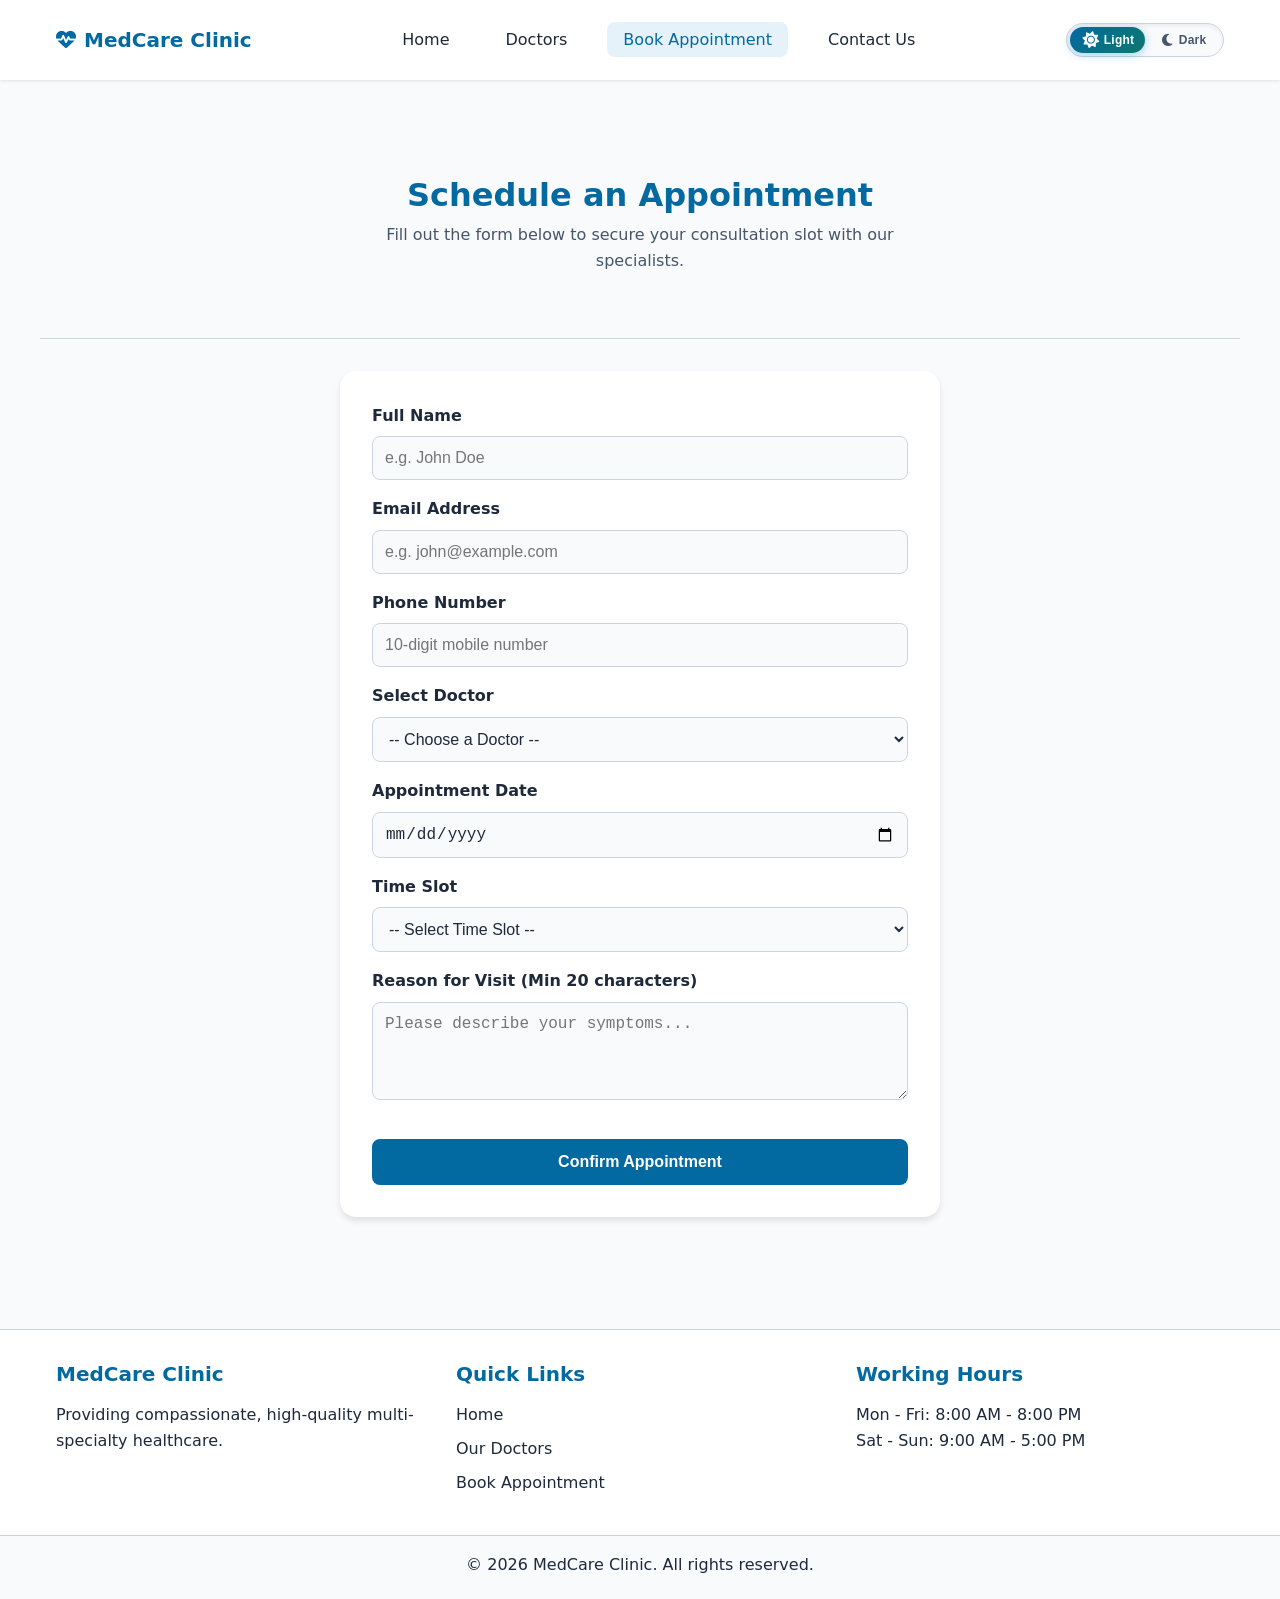
==== commit d4a2d932: "wcag update" ====
--- a/pages/bookAppointment.html
+++ b/pages/bookAppointment.html
@@ -11,6 +11,7 @@
 <body>
   
   <!-- Accessibility feature: Skip to content -->
+  <a href="#main-content" class="skip-link">Skip to main content</a>
 
   <!-- HEADER START -->
   <header>
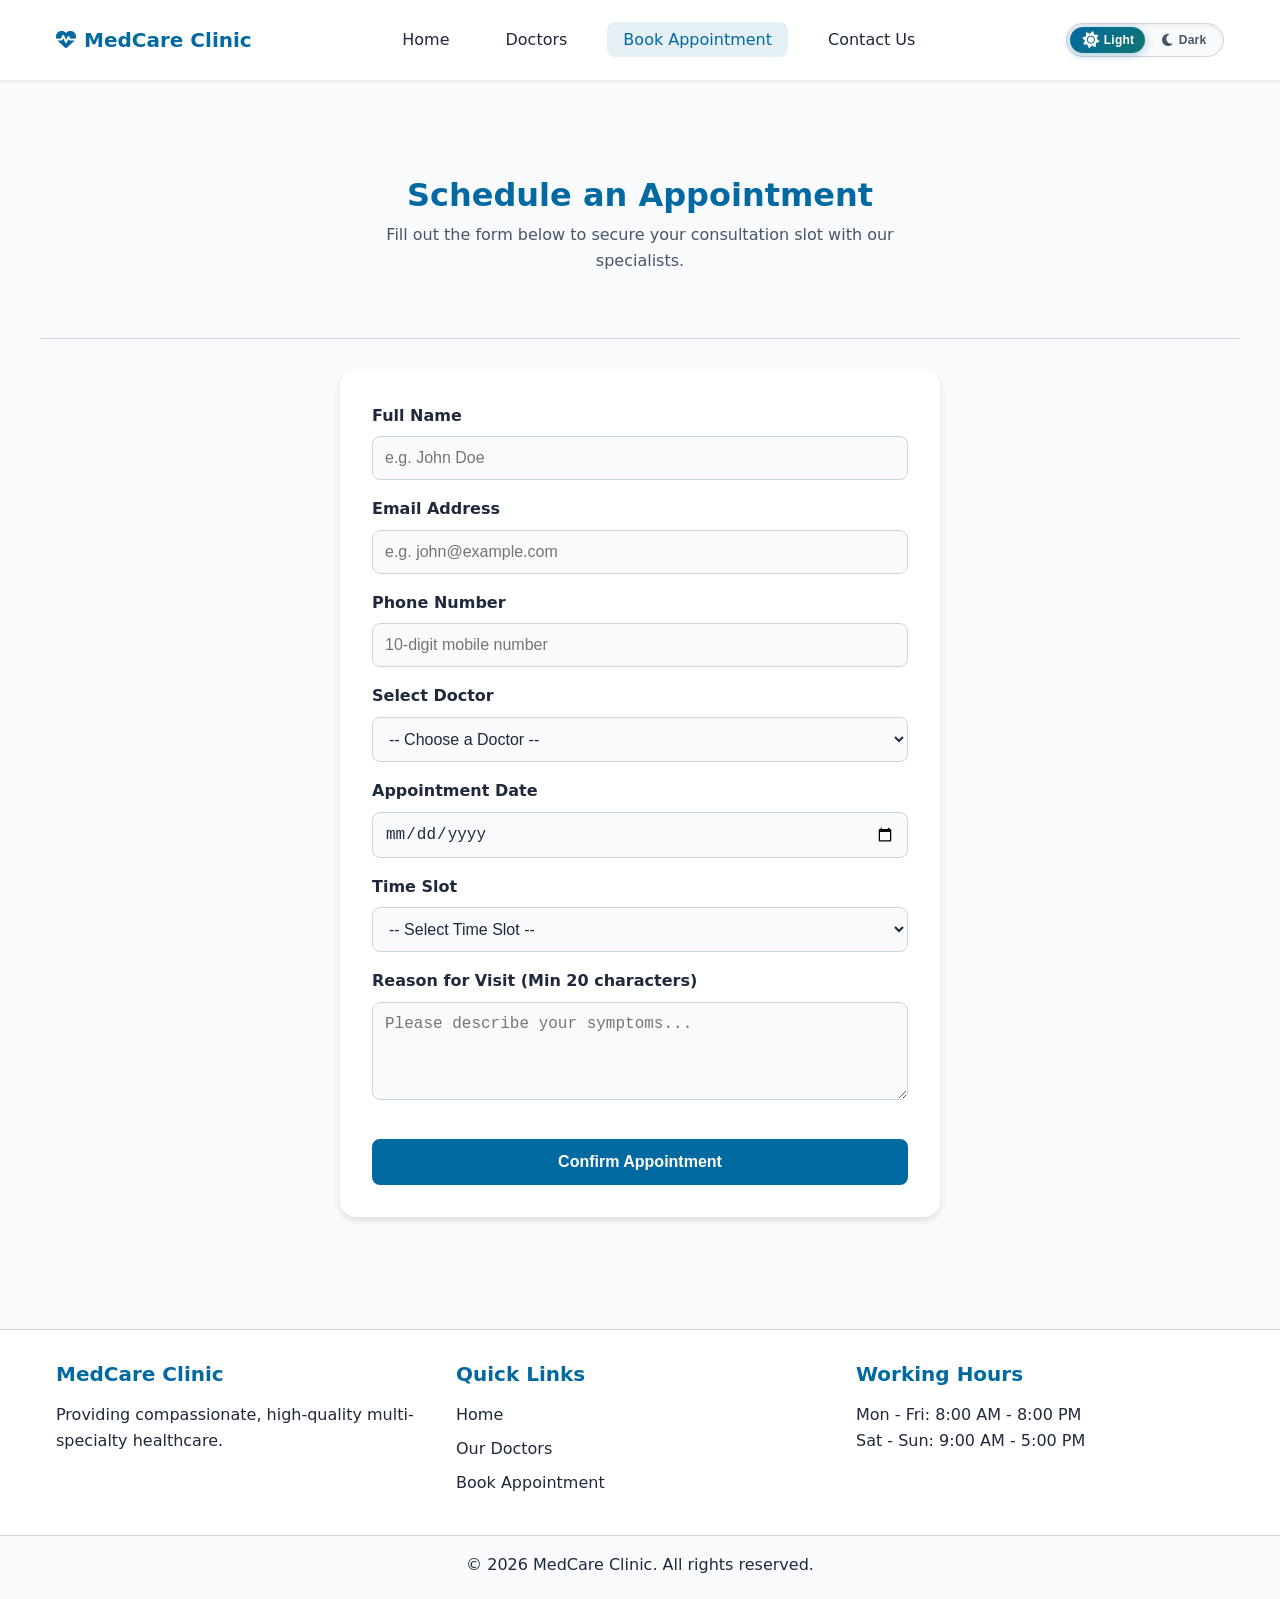
==== commit 0368e03b: "implementation of optimisations" ====
--- a/pages/bookAppointment.html
+++ b/pages/bookAppointment.html
@@ -4,36 +4,33 @@
   <meta charset="UTF-8">
   <meta name="viewport" content="width=device-width, initial-scale=1.0">
   <title>Book Appointment - MedCare Clinic</title>
+  <meta name="description" content="Schedule an appointment online with MedCare Clinic's expert doctors. Select your specialist, date, and preferred time slot easily.">
   
   <link rel="stylesheet" href="https://cdnjs.cloudflare.com/ajax/libs/font-awesome/6.4.0/css/all.min.css">
   <link rel="stylesheet" href="../css/main.css">
 </head>
 <body>
   
-  <!-- Accessibility feature: Skip to content -->
   <a href="#main-content" class="skip-link">Skip to main content</a>
 
-  <!-- HEADER START -->
   <header>
     <div class="container nav-container">
-      <a href="../index.html" class="logo">
+      <a href="/index.html" class="logo">
         <i class="fas fa-heartbeat" aria-hidden="true"></i> MedCare Clinic
       </a>
       
-      <!-- Mobile Hamburger Menu (Checkbox Hack Target) -->
       <button class="hamburger" aria-label="Toggle navigation menu" aria-expanded="false">
         <i class="fas fa-bars" aria-hidden="true"></i>
       </button>
 
       <ul class="nav-menu">
-        <li><a href="../index.html" class="nav-link">Home</a></li>
-        <li><a href="doctors.html" class="nav-link">Doctors</a></li>
-        <li><a href="bookAppointment.html" class="nav-link active">Book Appointment</a></li>
-        <li><a href="contactUs.html" class="nav-link">Contact Us</a></li>
+        <li><a href="/index.html" class="nav-link">Home</a></li>
+        <li><a href="/pages/doctors.html" class="nav-link">Doctors</a></li>
+        <li><a href="/pages/bookAppointment.html" class="nav-link active">Book Appointment</a></li>
+        <li><a href="/pages/contactUs.html" class="nav-link">Contact Us</a></li>
       </ul>
 
       <div class="nav-actions">
-        <!-- Light/Dark Mode Segmented Dual-Pill Toggle -->
         <div class="theme-toggle-segmented" role="radiogroup" aria-label="Theme selection">
           <div class="theme-slider" aria-hidden="true"></div>
           <button type="button" class="theme-option active" data-theme-val="light" role="radio" aria-checked="true" aria-label="Light theme">
@@ -48,9 +45,7 @@
       </div>
     </div>
   </header>
-  <!-- HEADER END -->
 
-  <!-- MAIN CONTENT -->
   <main id="main-content" class="container section-padding">
     
     <div class="page-header">
@@ -58,70 +53,66 @@
       <p class="section-subtitle">Fill out the form below to secure your consultation slot with our specialists.</p>
     </div>
     <div class="form-container">
-      <!-- Notice the 'novalidate' attribute! -->
       <form id="appointmentForm" novalidate>
         
         <div class="form-group">
           <label for="fullName">Full Name</label>
-          <input type="text" id="fullName" name="fullName" class="form-control" required minlength="3" placeholder="e.g. John Doe">
-          <span class="error-msg">Please enter a valid full name (at least 3 characters).</span>
+          <input type="text" id="fullName" name="fullName" class="form-control" required minlength="3" placeholder="e.g. John Doe" aria-describedby="fullName-error" aria-invalid="false">
+          <span id="fullName-error" class="error-msg">Please enter a valid full name (at least 3 characters).</span>
         </div>
 
         <div class="form-group">
           <label for="email">Email Address</label>
-          <input type="email" id="email" name="email" class="form-control" required placeholder="e.g. john@example.com">
-          <span class="error-msg">Please enter a valid email address.</span>
+          <input type="email" id="email" name="email" class="form-control" required placeholder="e.g. john@example.com" aria-describedby="email-error" aria-invalid="false">
+          <span id="email-error" class="error-msg">Please enter a valid email address.</span>
         </div>
 
         <div class="form-group">
           <label for="phone">Phone Number</label>
-          <!-- The pattern attribute uses regular expressions to enforce exactly 10 digits -->
-          <input type="tel" id="phone" name="phone" class="form-control" required pattern="[0-9]{10}" placeholder="10-digit mobile number">
-          <span class="error-msg">Please enter a valid 10-digit phone number.</span>
+          <input type="tel" id="phone" name="phone" class="form-control" required pattern="[0-9]{10}" placeholder="10-digit mobile number" aria-describedby="phone-error" aria-invalid="false">
+          <span id="phone-error" class="error-msg">Please enter a valid 10-digit phone number.</span>
         </div>
 
         <div class="form-group">
           <label for="doctorSelect">Select Doctor</label>
-          <!-- This starts empty! Our JavaScript will automatically fill this with our 12 doctors later -->
-          <select id="doctorSelect" name="doctor" class="form-control" required>
+          <select id="doctorSelect" name="doctor" class="form-control" required aria-describedby="doctorSelect-error" aria-invalid="false">
             <option value="">-- Choose a Doctor --</option>
           </select>
-          <span class="error-msg">Please select a doctor.</span>
+          <span id="doctorSelect-error" class="error-msg">Please select a doctor.</span>
         </div>
 
         <div class="form-group">
           <label for="date">Appointment Date</label>
-          <input type="date" id="date" name="date" class="form-control" required>
-          <span class="error-msg">Please select a valid date.</span>
+          <input type="date" id="date" name="date" class="form-control" required aria-describedby="date-error" aria-invalid="false">
+          <span id="date-error" class="error-msg">Please select a valid date.</span>
         </div>
 
         <div class="form-group">
           <label for="timeSlot">Time Slot</label>
-          <select id="timeSlot" name="timeSlot" class="form-control" required>
+          <select id="timeSlot" name="timeSlot" class="form-control" required aria-describedby="timeSlot-error" aria-invalid="false">
             <option value="">-- Select Time Slot --</option>
             <option value="09:00 AM">09:00 AM - 10:00 AM</option>
             <option value="10:30 AM">10:30 AM - 11:30 AM</option>
             <option value="02:00 PM">02:00 PM - 03:00 PM</option>
             <option value="04:30 PM">04:30 PM - 05:30 PM</option>
           </select>
-          <span class="error-msg">Please select a time slot.</span>
+          <span id="timeSlot-error" class="error-msg">Please select a time slot.</span>
         </div>
 
         <div class="form-group">
           <label for="reason">Reason for Visit (Min 20 characters)</label>
-          <textarea id="reason" name="reason" class="form-control" rows="4" required minlength="20" placeholder="Please describe your symptoms..."></textarea>
-          <span class="error-msg">Reason must be at least 20 characters long.</span>
+          <textarea id="reason" name="reason" class="form-control" rows="4" required minlength="20" placeholder="Please describe your symptoms..." aria-describedby="reason-error" aria-invalid="false"></textarea>
+          <span id="reason-error" class="error-msg">Reason must be at least 20 characters long.</span>
         </div>
 
         <button type="submit" class="btn btn-primary form-submit-btn">Confirm Appointment</button>
       </form>
     </div>
 
-    <!-- Custom Success Modal (Hidden by default, triggered by JavaScript on success) -->
-    <div id="successModal" class="modal-overlay">
-      <div class="modal-content">
+    <div id="successModal" class="modal-overlay" role="dialog" aria-modal="true" aria-labelledby="modalTitle">
+      <div class="modal-content" tabindex="-1">
         <div class="modal-icon"><i class="fas fa-check-circle" aria-hidden="true"></i></div>
-        <h2>Appointment Confirmed!</h2>
+        <h2 id="modalTitle">Appointment Confirmed!</h2>
         <p class="modal-text">Your appointment has been successfully booked. A confirmation email has been dispatched with all details.</p>
         <button id="closeModalBtn" class="btn btn-primary">Done</button>
       </div>
@@ -129,27 +120,23 @@
 
   </main>
 
-  <!-- FOOTER -->
   <footer class="site-footer">
     <div class="container footer-grid">
       
-      <!-- Column 1: About -->
       <div class="footer-section">
         <h3 class="footer-title">MedCare Clinic</h3>
         <p>Providing compassionate, high-quality multi-specialty healthcare.</p>
       </div>
 
-      <!-- Column 2: Links -->
       <div class="footer-section">
         <h3 class="footer-title">Quick Links</h3>
         <ul class="footer-links">
-          <li><a href="../index.html">Home</a></li>
-          <li><a href="doctors.html">Our Doctors</a></li>
-          <li><a href="bookAppointment.html">Book Appointment</a></li>
+          <li><a href="/index.html">Home</a></li>
+          <li><a href="/pages/doctors.html">Our Doctors</a></li>
+          <li><a href="/pages/bookAppointment.html">Book Appointment</a></li>
         </ul>
       </div>
 
-      <!-- Column 3: Hours -->
       <div class="footer-section">
         <h3 class="footer-title">Working Hours</h3>
         <p>Mon - Fri: 8:00 AM - 8:00 PM</p>
@@ -158,7 +145,6 @@
 
     </div>
     
-    <!-- Copyright Bar -->
     <div class="footer-bottom">
       <p>&copy; 2026 MedCare Clinic. All rights reserved.</p>
     </div>
--- a/css/main.css
+++ b/css/main.css
@@ -1,7 +1,3 @@
-/* =================================================================
-   MedCare Clinic - Master Stylesheet (Modular Imports)
-   ================================================================ */
-
 @import 'tokens.css';
 @import 'components.css';
 @import 'pages.css';
